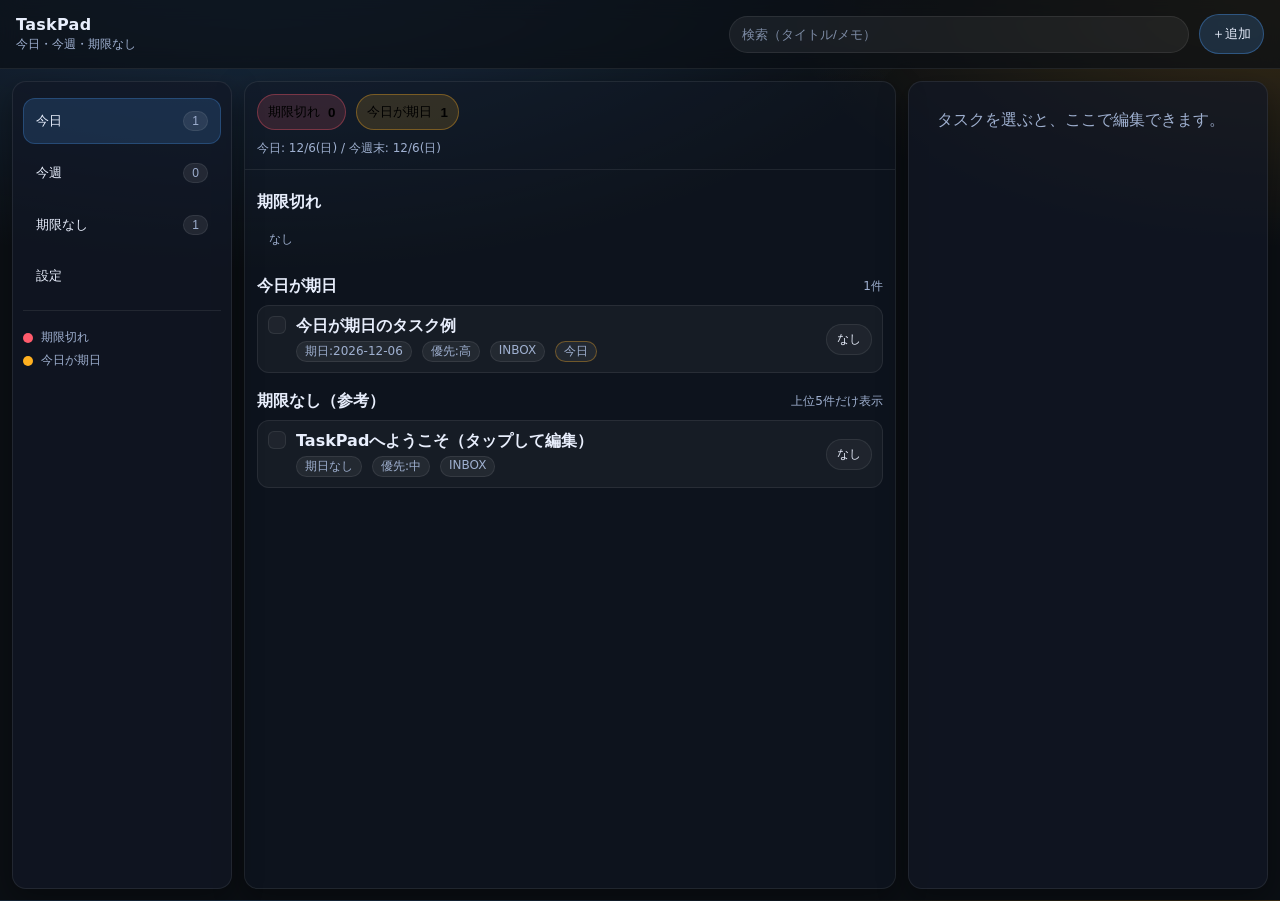
==== public/index.html @ 871392b6 "Add files via upload" ====
<!doctype html>
<html lang="ja">
<head>
  <meta charset="utf-8" />
  <meta name="viewport" content="width=device-width,initial-scale=1" />
  <title>TaskPad</title>
  <meta name="description" content="今日・今週・期限なしで整理できるタスクメモ" />
  <link rel="stylesheet" href="./styles.css" />
</head>
<body>
  <div id="app">
    <header class="topbar">
      <div class="brand">
        <div class="brand__title">TaskPad</div>
        <div class="brand__sub">今日・今週・期限なし</div>
      </div>

      <div class="topbar__actions">
        <input id="searchInput" class="search" placeholder="検索（タイトル/メモ）" />
        <button id="newBtn" class="btn btn--primary" type="button">＋追加</button>
      </div>
    </header>

    <div class="layout">
      <nav class="sidebar" aria-label="Views">
        <button class="navbtn" data-view="today">
          今日 <span class="badge" id="badgeToday">0</span>
        </button>
        <button class="navbtn" data-view="week">
          今週 <span class="badge" id="badgeWeek">0</span>
        </button>
        <button class="navbtn" data-view="nodate">
          期限なし <span class="badge" id="badgeNoDate">0</span>
        </button>
        <button class="navbtn" data-view="settings">
          設定
        </button>

        <div class="sidebar__hint">
          <div class="hintline"><span class="dot dot--red"></span>期限切れ</div>
          <div class="hintline"><span class="dot dot--amber"></span>今日が期日</div>
        </div>
      </nav>

      <main class="main">
        <section class="alerts" id="alerts"></section>
        <section class="list" id="list"></section>
      </main>

      <aside class="detail" id="detail" aria-label="Detail panel"></aside>
    </div>

    <!-- Mobile bottom nav -->
    <nav class="bottomnav" aria-label="Mobile tabs">
      <button class="tab" data-view="today">今日</button>
      <button class="tab" data-view="week">今週</button>
      <button class="tab tab--plus" id="plusTab" type="button">＋</button>
      <button class="tab" data-view="nodate">期限なし</button>
      <button class="tab" data-view="settings">設定</button>
    </nav>

    <!-- Mobile detail sheet -->
    <div class="sheet" id="sheet" hidden>
      <div class="sheet__backdrop" id="sheetBackdrop"></div>
      <div class="sheet__panel">
        <div class="sheet__handle"></div>
        <div class="sheet__content" id="sheetContent"></div>
      </div>
    </div>
  </div>

  <script src="./app.js"></script>
</body>
</html>
---- public/styles.css ----
/* TaskPad - minimal, responsive, vanilla CSS */
:root{
  --bg:#0b0f14;
  --panel:#121826;
  --panel2:#0f1522;
  --text:#e8eefc;
  --muted:#9fb0d0;
  --line:rgba(255,255,255,.08);
  --primary:#4ea1ff;
  --danger:#ff5b6c;
  --amber:#ffb020;
  --ok:#37d67a;

  --radius:14px;
  --shadow: 0 10px 30px rgba(0,0,0,.35);
  --font: ui-sans-serif, system-ui, -apple-system, "Segoe UI", Roboto, "Noto Sans JP", "Hiragino Sans", "Yu Gothic", sans-serif;
}

*{box-sizing:border-box}
html,body{height:100%}
body{
  margin:0;
  font-family:var(--font);
  color:var(--text);
  background: radial-gradient(1200px 600px at 20% -10%, rgba(78,161,255,.25), transparent 60%),
              radial-gradient(900px 450px at 100% 0%, rgba(255,176,32,.18), transparent 55%),
              var(--bg);
}

#app{min-height:100%; display:flex; flex-direction:column}

.topbar{
  position:sticky; top:0; z-index:20;
  display:flex; align-items:center; justify-content:space-between;
  padding:14px 16px;
  background: rgba(11,15,20,.7);
  backdrop-filter: blur(10px);
  border-bottom: 1px solid var(--line);
}
.brand__title{font-weight:800; letter-spacing:.3px}
.brand__sub{font-size:12px; color:var(--muted); margin-top:2px}

.topbar__actions{display:flex; gap:10px; align-items:center}
.search{
  width:min(38vw, 460px);
  background: rgba(255,255,255,.06);
  border: 1px solid var(--line);
  color: var(--text);
  padding:10px 12px;
  border-radius: 999px;
  outline:none;
}
.search::placeholder{color:rgba(159,176,208,.75)}

.btn{
  border:1px solid var(--line);
  background: rgba(255,255,255,.06);
  color: var(--text);
  padding:10px 12px;
  border-radius: 999px;
  cursor:pointer;
}
.btn:hover{filter:brightness(1.1)}
.btn--primary{
  border-color: rgba(78,161,255,.35);
  background: rgba(78,161,255,.18);
}
.btn--ghost{background:transparent}
.btn--danger{
  border-color: rgba(255,91,108,.35);
  background: rgba(255,91,108,.14);
}

.layout{
  flex:1;
  display:grid;
  grid-template-columns: 220px minmax(0,1fr) 360px;
  gap: 12px;
  padding: 12px;
}

.sidebar{
  border:1px solid var(--line);
  border-radius: var(--radius);
  background: rgba(18,24,38,.7);
  box-shadow: var(--shadow);
  padding: 10px;
  height: calc(100vh - 92px);
  position: sticky;
  top: 76px;
  overflow:auto;
}
.navbtn{
  width:100%;
  display:flex;
  align-items:center;
  justify-content:space-between;
  gap:10px;
  padding: 12px 12px;
  margin: 6px 0;
  border-radius: 12px;
  border: 1px solid transparent;
  background: transparent;
  color: var(--text);
  cursor:pointer;
  text-align:left;
}
.navbtn:hover{background: rgba(255,255,255,.05)}
.navbtn.is-active{
  background: rgba(78,161,255,.16);
  border-color: rgba(78,161,255,.25);
}
.badge{
  font-size:12px;
  padding: 2px 8px;
  border-radius: 999px;
  background: rgba(255,255,255,.08);
  border: 1px solid var(--line);
  color: var(--muted);
}
.sidebar__hint{
  margin-top: 12px;
  padding-top: 12px;
  border-top: 1px solid var(--line);
  color: var(--muted);
  font-size: 12px;
}
.hintline{display:flex; align-items:center; gap:8px; margin: 6px 0}
.dot{width:10px; height:10px; border-radius:999px; display:inline-block}
.dot--red{background: var(--danger)}
.dot--amber{background: var(--amber)}

.main{
  border:1px solid var(--line);
  border-radius: var(--radius);
  background: rgba(18,24,38,.55);
  box-shadow: var(--shadow);
  overflow:hidden;
}
.alerts{padding: 12px; border-bottom: 1px solid var(--line)}
.alertrow{display:flex; flex-wrap:wrap; gap:10px}
.pill{
  display:inline-flex; align-items:center; gap:8px;
  padding: 8px 10px;
  border-radius: 999px;
  border: 1px solid var(--line);
  background: rgba(255,255,255,.06);
  cursor:pointer;
}
.pill--danger{border-color: rgba(255,91,108,.35); background: rgba(255,91,108,.14)}
.pill--amber{border-color: rgba(255,176,32,.35); background: rgba(255,176,32,.14)}
.pill__count{font-weight:700}

.list{padding: 12px}
.section{margin: 10px 0 18px}
.section__head{
  display:flex; align-items:center; justify-content:space-between;
  margin-bottom: 8px;
}
.section__title{font-weight:800}
.section__meta{color: var(--muted); font-size:12px}

.item{
  display:grid;
  grid-template-columns: 18px minmax(0,1fr) auto;
  gap: 10px;
  padding: 10px 10px;
  border: 1px solid var(--line);
  border-radius: 12px;
  background: rgba(255,255,255,.04);
  margin: 8px 0;
  cursor:pointer;
}
.item:hover{filter:brightness(1.08)}
.item.is-done{opacity:.55}
.item__title{font-weight:700}
.item__sub{color: var(--muted); font-size:12px; margin-top:4px; display:flex; gap:10px; flex-wrap:wrap}
.tag{
  border:1px solid var(--line);
  background: rgba(255,255,255,.06);
  padding: 1px 8px;
  border-radius:999px;
}
.tag--danger{border-color: rgba(255,91,108,.35)}
.tag--amber{border-color: rgba(255,176,32,.35)}
.tag--ok{border-color: rgba(55,214,122,.35)}
.chk{
  width:18px; height:18px;
  border-radius:6px;
  border: 1px solid var(--line);
  background: rgba(255,255,255,.04);
}
.chk.is-on{background: rgba(55,214,122,.18); border-color: rgba(55,214,122,.35)}
.item__right{display:flex; gap:6px; align-items:center}

.smallbtn{
  padding: 6px 10px;
  border-radius: 999px;
  border: 1px solid var(--line);
  background: rgba(255,255,255,.04);
  color: var(--text);
  cursor:pointer;
  font-size: 12px;
}
.smallbtn:hover{filter:brightness(1.12)}

.detail{
  border:1px solid var(--line);
  border-radius: var(--radius);
  background: rgba(18,24,38,.7);
  box-shadow: var(--shadow);
  height: calc(100vh - 92px);
  position: sticky;
  top: 76px;
  overflow:auto;
  padding: 14px;
}
.detail__empty{color: var(--muted); padding: 14px}
.field{margin: 10px 0}
.label{font-size:12px; color: var(--muted); margin-bottom:6px}
.input, .select, .textarea{
  width:100%;
  border-radius: 12px;
  border: 1px solid var(--line);
  background: rgba(255,255,255,.05);
  color: var(--text);
  padding: 10px 12px;
  outline:none;
}
.textarea{min-height:120px; resize:vertical}
.row{display:flex; gap:10px}
.row > *{flex:1}
.actions{display:flex; flex-wrap:wrap; gap:8px; margin-top: 10px}
.sep{height:1px; background: var(--line); margin: 14px 0}

.bottomnav{
  display:none;
  position: sticky;
  bottom:0;
  z-index:30;
  border-top: 1px solid var(--line);
  background: rgba(11,15,20,.82);
  backdrop-filter: blur(10px);
  padding: 10px 10px calc(10px + env(safe-area-inset-bottom));
  gap: 10px;
}
.tab{
  flex:1;
  border:1px solid var(--line);
  background: rgba(255,255,255,.06);
  color: var(--text);
  border-radius: 14px;
  padding: 10px 0;
  cursor:pointer;
}
.tab.is-active{border-color: rgba(78,161,255,.35); background: rgba(78,161,255,.18)}
.tab--plus{font-weight:900}

.sheet[hidden]{display:none}
.sheet{
  position:fixed; inset:0;
  z-index:40;
}
.sheet__backdrop{
  position:absolute; inset:0;
  background: rgba(0,0,0,.55);
}
.sheet__panel{
  position:absolute; left:0; right:0; bottom:0;
  border-radius: 18px 18px 0 0;
  background: rgba(18,24,38,.96);
  border-top: 1px solid var(--line);
  box-shadow: var(--shadow);
  max-height: 85vh;
  overflow:auto;
}
.sheet__handle{
  width: 44px; height: 5px;
  background: rgba(255,255,255,.18);
  border-radius: 999px;
  margin: 10px auto 0;
}
.sheet__content{padding: 10px 14px 18px}

/* Responsive */
@media (max-width: 1020px){
  .layout{grid-template-columns: 220px minmax(0,1fr); }
  .detail{display:none;}
}
@media (max-width: 760px){
  .layout{grid-template-columns: 1fr; padding: 10px;}
  .sidebar{display:none;}
  .search{display:none;}
  .detail{display:none;}
  .bottomnav{display:flex;}
  .topbar{padding-bottom: 10px}
}
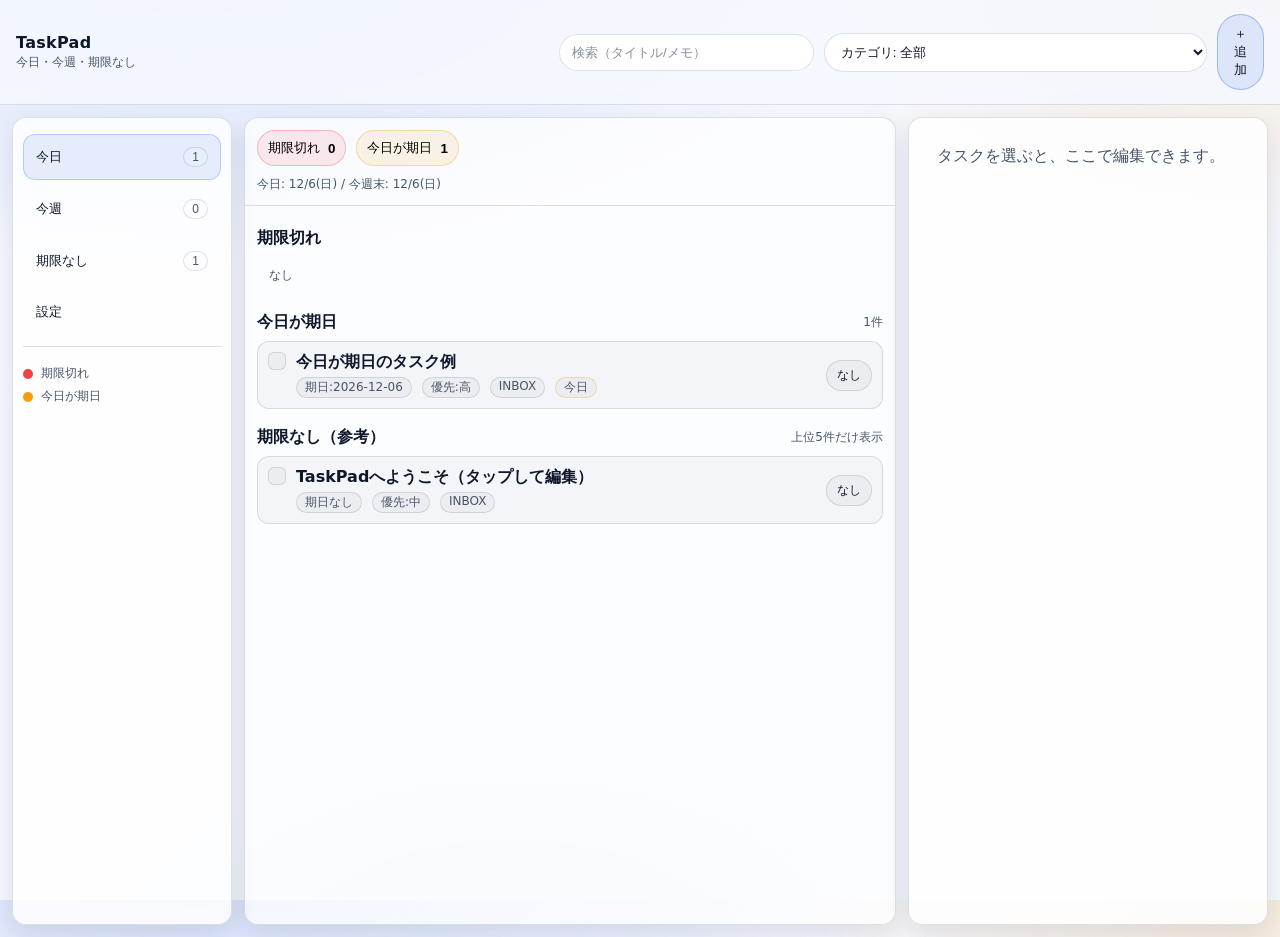
==== commit acfd785e: "Add files via upload" ====
--- a/public/index.html
+++ b/public/index.html
@@ -17,6 +17,7 @@
 
       <div class="topbar__actions">
         <input id="searchInput" class="search" placeholder="検索（タイトル/メモ）" />
+        <select id="categoryFilter" class="select select--inline" aria-label="カテゴリフィルター"></select>
         <button id="newBtn" class="btn btn--primary" type="button">＋追加</button>
       </div>
     </header>
--- a/public/styles.css
+++ b/public/styles.css
@@ -1,39 +1,39 @@
 /* TaskPad - minimal, responsive, vanilla CSS */
 :root{
-  --bg:#0b0f14;
-  --panel:#121826;
-  --panel2:#0f1522;
-  --text:#e8eefc;
-  --muted:#9fb0d0;
-  --line:rgba(255,255,255,.08);
-  --primary:#4ea1ff;
-  --danger:#ff5b6c;
-  --amber:#ffb020;
-  --ok:#37d67a;
+  --bg:#f6f8ff;
+  --panel:#ffffff;
+  --panel2:#f3f6ff;
+  --text:#0f172a;
+  --muted:#475569;
+  --line:rgba(15,23,42,.12);
+  --primary:#2563eb;
+  --danger:#ef4444;
+  --amber:#f59e0b;
+  --ok:#16a34a;
 
   --radius:14px;
-  --shadow: 0 10px 30px rgba(0,0,0,.35);
+  --shadow: 0 10px 26px rgba(15,23,42,.10);
   --font: ui-sans-serif, system-ui, -apple-system, "Segoe UI", Roboto, "Noto Sans JP", "Hiragino Sans", "Yu Gothic", sans-serif;
 }
-
 *{box-sizing:border-box}
 html,body{height:100%}
 body{
   margin:0;
   font-family:var(--font);
   color:var(--text);
-  background: radial-gradient(1200px 600px at 20% -10%, rgba(78,161,255,.25), transparent 60%),
-              radial-gradient(900px 450px at 100% 0%, rgba(255,176,32,.18), transparent 55%),
-              var(--bg);
-}
-
+  background:
+    radial-gradient(1200px 600px at 15% -10%, rgba(37,99,235,.18), transparent 60%),
+    radial-gradient(900px 450px at 100% 0%, rgba(245,158,11,.14), transparent 55%),
+    radial-gradient(700px 420px at 40% 110%, rgba(22,163,74,.10), transparent 60%),
+    var(--bg);
+}
 #app{min-height:100%; display:flex; flex-direction:column}
 
 .topbar{
   position:sticky; top:0; z-index:20;
   display:flex; align-items:center; justify-content:space-between;
   padding:14px 16px;
-  background: rgba(11,15,20,.7);
+  background: rgba(246,248,255,.85);
   backdrop-filter: blur(10px);
   border-bottom: 1px solid var(--line);
 }
@@ -43,18 +43,18 @@
 .topbar__actions{display:flex; gap:10px; align-items:center}
 .search{
   width:min(38vw, 460px);
-  background: rgba(255,255,255,.06);
+  background: rgba(255,255,255,.95);
   border: 1px solid var(--line);
   color: var(--text);
   padding:10px 12px;
   border-radius: 999px;
   outline:none;
 }
-.search::placeholder{color:rgba(159,176,208,.75)}
+.search::placeholder{color:rgba(71,85,105,.65)}
 
 .btn{
   border:1px solid var(--line);
-  background: rgba(255,255,255,.06);
+  background: rgba(15,23,42,.03);
   color: var(--text);
   padding:10px 12px;
   border-radius: 999px;
@@ -62,13 +62,13 @@
 }
 .btn:hover{filter:brightness(1.1)}
 .btn--primary{
-  border-color: rgba(78,161,255,.35);
-  background: rgba(78,161,255,.18);
+  border-color: rgba(37,99,235,.35);
+  background: rgba(37,99,235,.12);
 }
 .btn--ghost{background:transparent}
 .btn--danger{
-  border-color: rgba(255,91,108,.35);
-  background: rgba(255,91,108,.14);
+  border-color: rgba(239,68,68,.30);
+  background: rgba(239,68,68,.10);
 }
 
 .layout{
@@ -82,7 +82,7 @@
 .sidebar{
   border:1px solid var(--line);
   border-radius: var(--radius);
-  background: rgba(18,24,38,.7);
+  background: rgba(255,255,255,.82);
   box-shadow: var(--shadow);
   padding: 10px;
   height: calc(100vh - 92px);
@@ -107,8 +107,8 @@
 }
 .navbtn:hover{background: rgba(255,255,255,.05)}
 .navbtn.is-active{
-  background: rgba(78,161,255,.16);
-  border-color: rgba(78,161,255,.25);
+  background: rgba(37,99,235,.10);
+  border-color: rgba(37,99,235,.25);
 }
 .badge{
   font-size:12px;
@@ -133,7 +133,7 @@
 .main{
   border:1px solid var(--line);
   border-radius: var(--radius);
-  background: rgba(18,24,38,.55);
+  background: rgba(255,255,255,.70);
   box-shadow: var(--shadow);
   overflow:hidden;
 }
@@ -144,11 +144,11 @@
   padding: 8px 10px;
   border-radius: 999px;
   border: 1px solid var(--line);
-  background: rgba(255,255,255,.06);
-  cursor:pointer;
-}
-.pill--danger{border-color: rgba(255,91,108,.35); background: rgba(255,91,108,.14)}
-.pill--amber{border-color: rgba(255,176,32,.35); background: rgba(255,176,32,.14)}
+  background: rgba(15,23,42,.03);
+  cursor:pointer;
+}
+.pill--danger{border-color: rgba(239,68,68,.30); background: rgba(239,68,68,.10)}
+.pill--amber{border-color: rgba(245,158,11,.30); background: rgba(245,158,11,.10)}
 .pill__count{font-weight:700}
 
 .list{padding: 12px}
@@ -167,7 +167,7 @@
   padding: 10px 10px;
   border: 1px solid var(--line);
   border-radius: 12px;
-  background: rgba(255,255,255,.04);
+  background: rgba(15,23,42,.03);
   margin: 8px 0;
   cursor:pointer;
 }
@@ -177,27 +177,27 @@
 .item__sub{color: var(--muted); font-size:12px; margin-top:4px; display:flex; gap:10px; flex-wrap:wrap}
 .tag{
   border:1px solid var(--line);
-  background: rgba(255,255,255,.06);
+  background: rgba(15,23,42,.03);
   padding: 1px 8px;
   border-radius:999px;
 }
-.tag--danger{border-color: rgba(255,91,108,.35)}
-.tag--amber{border-color: rgba(255,176,32,.35)}
+.tag--danger{border-color: rgba(239,68,68,.30)}
+.tag--amber{border-color: rgba(245,158,11,.30)}
 .tag--ok{border-color: rgba(55,214,122,.35)}
 .chk{
   width:18px; height:18px;
   border-radius:6px;
   border: 1px solid var(--line);
-  background: rgba(255,255,255,.04);
-}
-.chk.is-on{background: rgba(55,214,122,.18); border-color: rgba(55,214,122,.35)}
+  background: rgba(15,23,42,.03);
+}
+.chk.is-on{background: rgba(22,163,74,.14); border-color: rgba(22,163,74,.30)}
 .item__right{display:flex; gap:6px; align-items:center}
 
 .smallbtn{
   padding: 6px 10px;
   border-radius: 999px;
   border: 1px solid var(--line);
-  background: rgba(255,255,255,.04);
+  background: rgba(15,23,42,.03);
   color: var(--text);
   cursor:pointer;
   font-size: 12px;
@@ -207,7 +207,7 @@
 .detail{
   border:1px solid var(--line);
   border-radius: var(--radius);
-  background: rgba(18,24,38,.7);
+  background: rgba(255,255,255,.82);
   box-shadow: var(--shadow);
   height: calc(100vh - 92px);
   position: sticky;
@@ -222,7 +222,7 @@
   width:100%;
   border-radius: 12px;
   border: 1px solid var(--line);
-  background: rgba(255,255,255,.05);
+  background: rgba(255,255,255,.90);
   color: var(--text);
   padding: 10px 12px;
   outline:none;
@@ -239,7 +239,7 @@
   bottom:0;
   z-index:30;
   border-top: 1px solid var(--line);
-  background: rgba(11,15,20,.82);
+  background: rgba(246,248,255,.90);
   backdrop-filter: blur(10px);
   padding: 10px 10px calc(10px + env(safe-area-inset-bottom));
   gap: 10px;
@@ -247,13 +247,13 @@
 .tab{
   flex:1;
   border:1px solid var(--line);
-  background: rgba(255,255,255,.06);
+  background: rgba(15,23,42,.03);
   color: var(--text);
   border-radius: 14px;
   padding: 10px 0;
   cursor:pointer;
 }
-.tab.is-active{border-color: rgba(78,161,255,.35); background: rgba(78,161,255,.18)}
+.tab.is-active{border-color: rgba(37,99,235,.35); background: rgba(37,99,235,.12)}
 .tab--plus{font-weight:900}
 
 .sheet[hidden]{display:none}
@@ -268,7 +268,7 @@
 .sheet__panel{
   position:absolute; left:0; right:0; bottom:0;
   border-radius: 18px 18px 0 0;
-  background: rgba(18,24,38,.96);
+  background: rgba(255,255,255,.96);
   border-top: 1px solid var(--line);
   box-shadow: var(--shadow);
   max-height: 85vh;
@@ -295,3 +295,53 @@
   .bottomnav{display:flex;}
   .topbar{padding-bottom: 10px}
 }
+
+
+.radio{
+  display:flex;
+  align-items:center;
+  gap:8px;
+  padding: 8px 10px;
+  border: 1px solid var(--line);
+  background: rgba(255,255,255,.90);
+  border-radius: 999px;
+  cursor:pointer;
+  user-select:none;
+  color: var(--text);
+  font-size: 13px;
+}
+.radio input{ accent-color: var(--primary); }
+
+
+.select--inline{
+  padding: 10px 12px;
+  border-radius: 999px;
+  background: rgba(255,255,255,.95);
+  min-width: 160px;
+}
+@media (max-width: 760px){
+  .select--inline{ display:none; }
+}
+
+.chip{
+  display:inline-flex;
+  align-items:center;
+  gap:8px;
+  padding: 6px 10px;
+  border: 1px solid var(--line);
+  background: rgba(15,23,42,.03);
+  border-radius: 999px;
+  color: var(--text);
+  font-size: 13px;
+}
+.chip button{
+  border: none;
+  background: transparent;
+  cursor: pointer;
+  font-weight: 900;
+  color: var(--muted);
+}
+.smallbtn--icon{
+  width: 34px;
+  justify-content:center;
+}
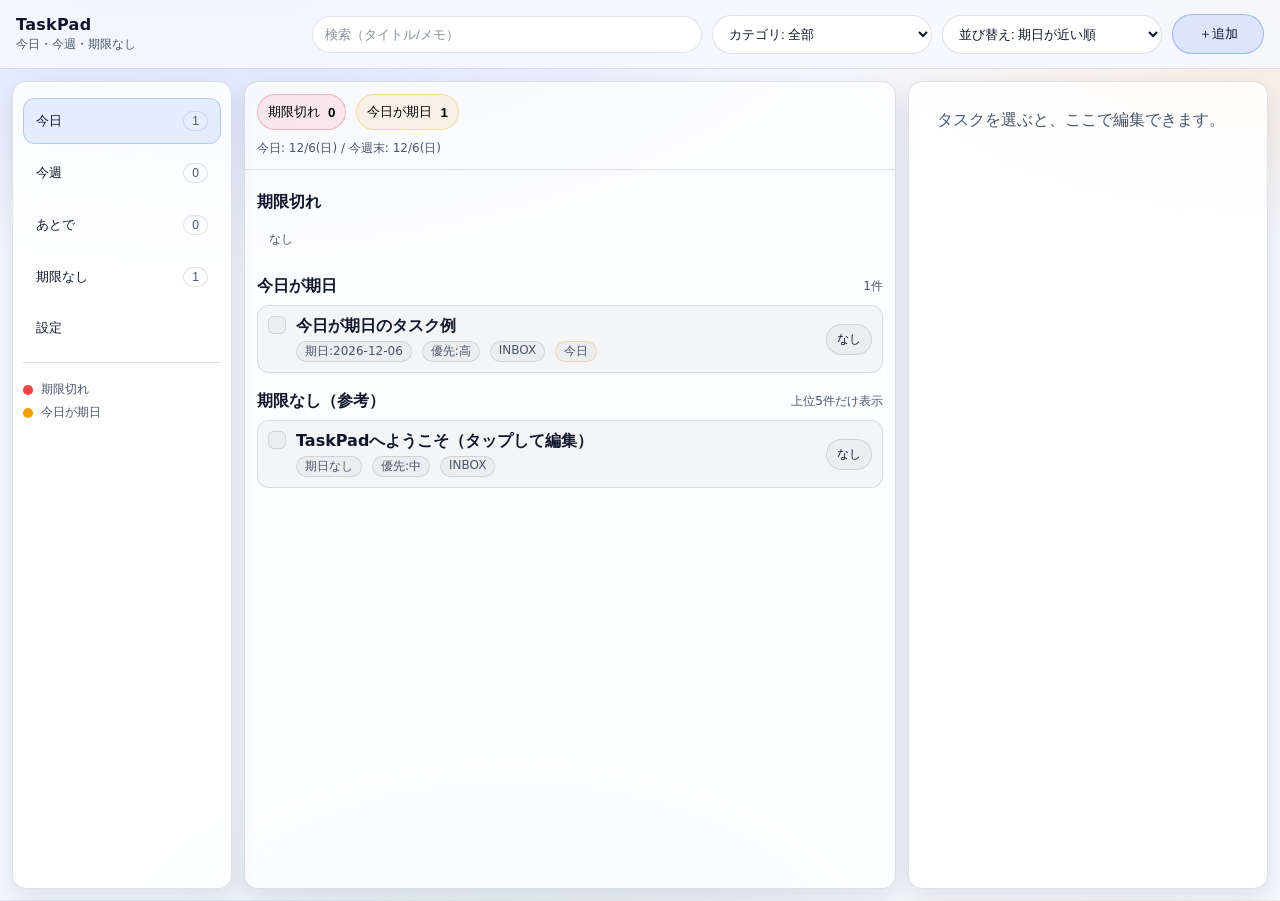
==== commit 7f24b56f: "Add files via upload" ====
--- a/public/index.html
+++ b/public/index.html
@@ -18,6 +18,7 @@
       <div class="topbar__actions">
         <input id="searchInput" class="search" placeholder="検索（タイトル/メモ）" />
         <select id="categoryFilter" class="select select--inline" aria-label="カテゴリフィルター"></select>
+        <select id="sortSelect" class="select select--inline select--sort" aria-label="並び替え"></select>
         <button id="newBtn" class="btn btn--primary" type="button">＋追加</button>
       </div>
     </header>
@@ -29,6 +30,9 @@
         </button>
         <button class="navbtn" data-view="week">
           今週 <span class="badge" id="badgeWeek">0</span>
+        </button>
+        <button class="navbtn" data-view="later">
+          あとで <span class="badge" id="badgeLater">0</span>
         </button>
         <button class="navbtn" data-view="nodate">
           期限なし <span class="badge" id="badgeNoDate">0</span>
@@ -55,6 +59,7 @@
     <nav class="bottomnav" aria-label="Mobile tabs">
       <button class="tab" data-view="today">今日</button>
       <button class="tab" data-view="week">今週</button>
+      <button class="tab" data-view="later">あとで</button>
       <button class="tab tab--plus" id="plusTab" type="button">＋</button>
       <button class="tab" data-view="nodate">期限なし</button>
       <button class="tab" data-view="settings">設定</button>
--- a/public/styles.css
+++ b/public/styles.css
@@ -40,9 +40,11 @@
 .brand__title{font-weight:800; letter-spacing:.3px}
 .brand__sub{font-size:12px; color:var(--muted); margin-top:2px}
 
-.topbar__actions{display:flex; gap:10px; align-items:center}
+.topbar__actions{display:flex; gap:10px; align-items:center; flex-wrap:nowrap; min-width:0}
 .search{
   width:min(38vw, 460px);
+  flex: 1 1 240px;
+  min-width: 160px;
   background: rgba(255,255,255,.95);
   border: 1px solid var(--line);
   color: var(--text);
@@ -53,12 +55,16 @@
 .search::placeholder{color:rgba(71,85,105,.65)}
 
 .btn{
+  display:inline-flex;
+  align-items:center;
+  justify-content:center;
   border:1px solid var(--line);
   background: rgba(15,23,42,.03);
   color: var(--text);
   padding:10px 12px;
   border-radius: 999px;
   cursor:pointer;
+  white-space: nowrap;
 }
 .btn:hover{filter:brightness(1.1)}
 .btn--primary{
@@ -243,6 +249,8 @@
   backdrop-filter: blur(10px);
   padding: 10px 10px calc(10px + env(safe-area-inset-bottom));
   gap: 10px;
+  overflow-x: auto;
+  -webkit-overflow-scrolling: touch;
 }
 .tab{
   flex:1;
@@ -318,7 +326,9 @@
   border-radius: 999px;
   background: rgba(255,255,255,.95);
   min-width: 160px;
-}
+  flex: 0 1 220px;
+}
+.select--sort{ min-width: 160px; }
 @media (max-width: 760px){
   .select--inline{ display:none; }
 }
@@ -345,3 +355,7 @@
   width: 34px;
   justify-content:center;
 }
+
+#newBtn{min-width:92px;}
+
+.bottomnav .tab{flex:0 0 auto; min-width:86px}
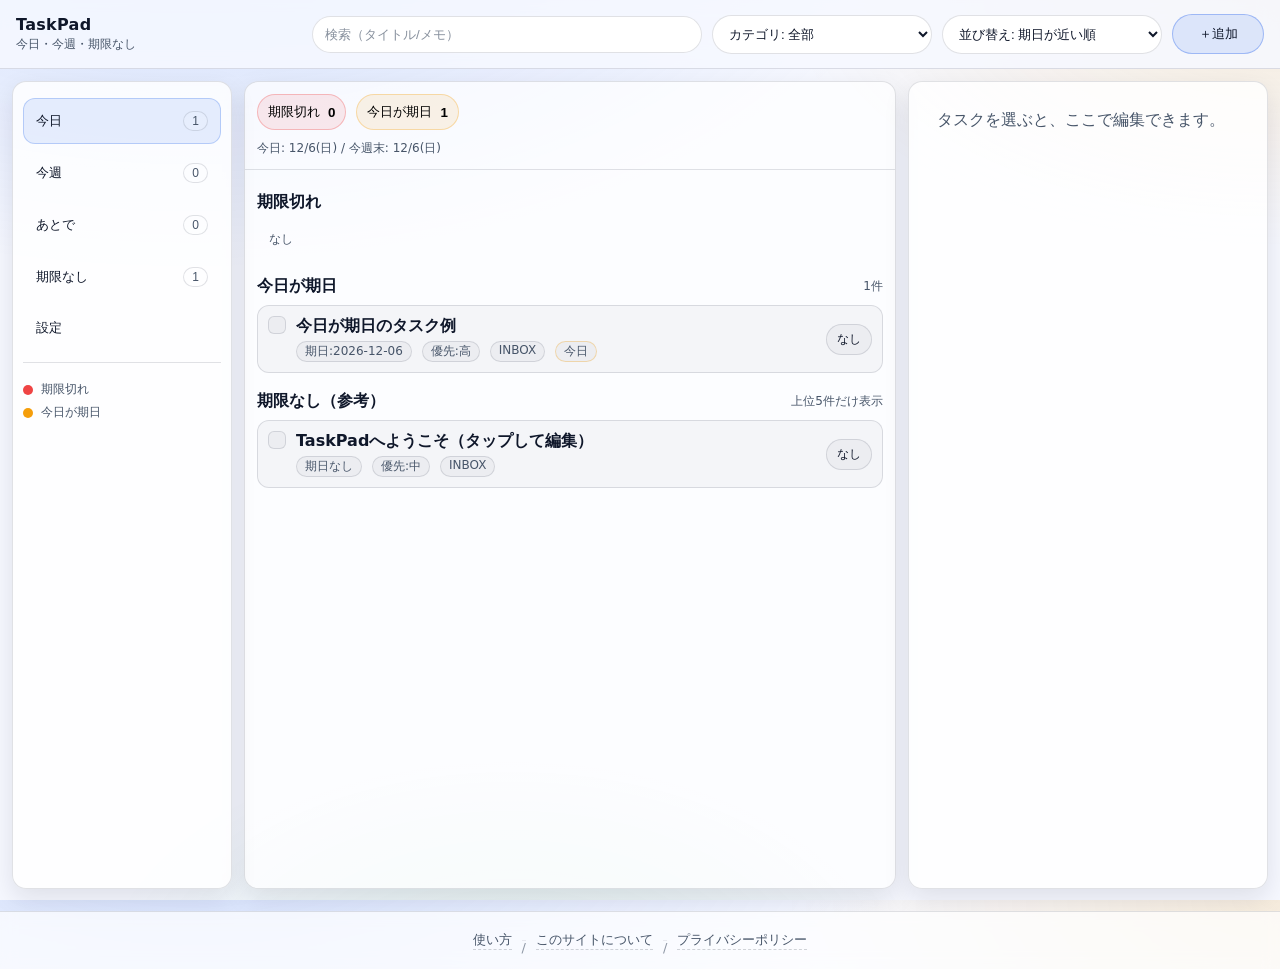
==== commit 454e6b12: "Add files via upload" ====
--- a/public/index.html
+++ b/public/index.html
@@ -76,5 +76,16 @@
   </div>
 
   <script src="./app.js"></script>
+
+  <footer class="sitefooter">
+    <div class="sitefooter__inner">
+      <a href="./help.html">使い方</a>
+      <span class="sep">/</span>
+      <a href="./about.html">このサイトについて</a>
+      <span class="sep">/</span>
+      <a href="./privacy.html">プライバシーポリシー</a>
+    </div>
+  </footer>
+
 </body>
 </html>
--- a/public/styles.css
+++ b/public/styles.css
@@ -359,3 +359,54 @@
 #newBtn{min-width:92px;}
 
 .bottomnav .tab{flex:0 0 auto; min-width:86px}
+
+
+.sitefooter{
+  border-top: 1px solid var(--line);
+  background: rgba(255,255,255,.70);
+  backdrop-filter: blur(8px);
+  padding: 14px 12px;
+  margin-top: 10px;
+}
+.sitefooter__inner{
+  max-width: 1100px;
+  margin: 0 auto;
+  display:flex;
+  justify-content:center;
+  align-items:center;
+  gap: 10px;
+  flex-wrap: wrap;
+  font-size: 13px;
+  color: var(--muted);
+}
+.sitefooter a{
+  color: var(--muted);
+  text-decoration: none;
+  border-bottom: 1px dashed rgba(15,23,42,.18);
+}
+.sitefooter a:hover{ color: var(--text); border-bottom-color: rgba(15,23,42,.35); }
+.sitefooter .sep{ opacity: .6; }
+
+
+.prose{
+  color: var(--text);
+  line-height: 1.7;
+  font-size: 15px;
+}
+.prose h2{
+  margin: 18px 0 8px;
+  font-size: 18px;
+}
+.prose h3{
+  margin: 14px 0 6px;
+  font-size: 16px;
+}
+.prose ul{ padding-left: 1.2em; }
+.prose li{ margin: 6px 0; }
+.prose code{
+  background: rgba(15,23,42,.05);
+  padding: 2px 6px;
+  border-radius: 8px;
+  border: 1px solid var(--line);
+  font-size: 0.95em;
+}
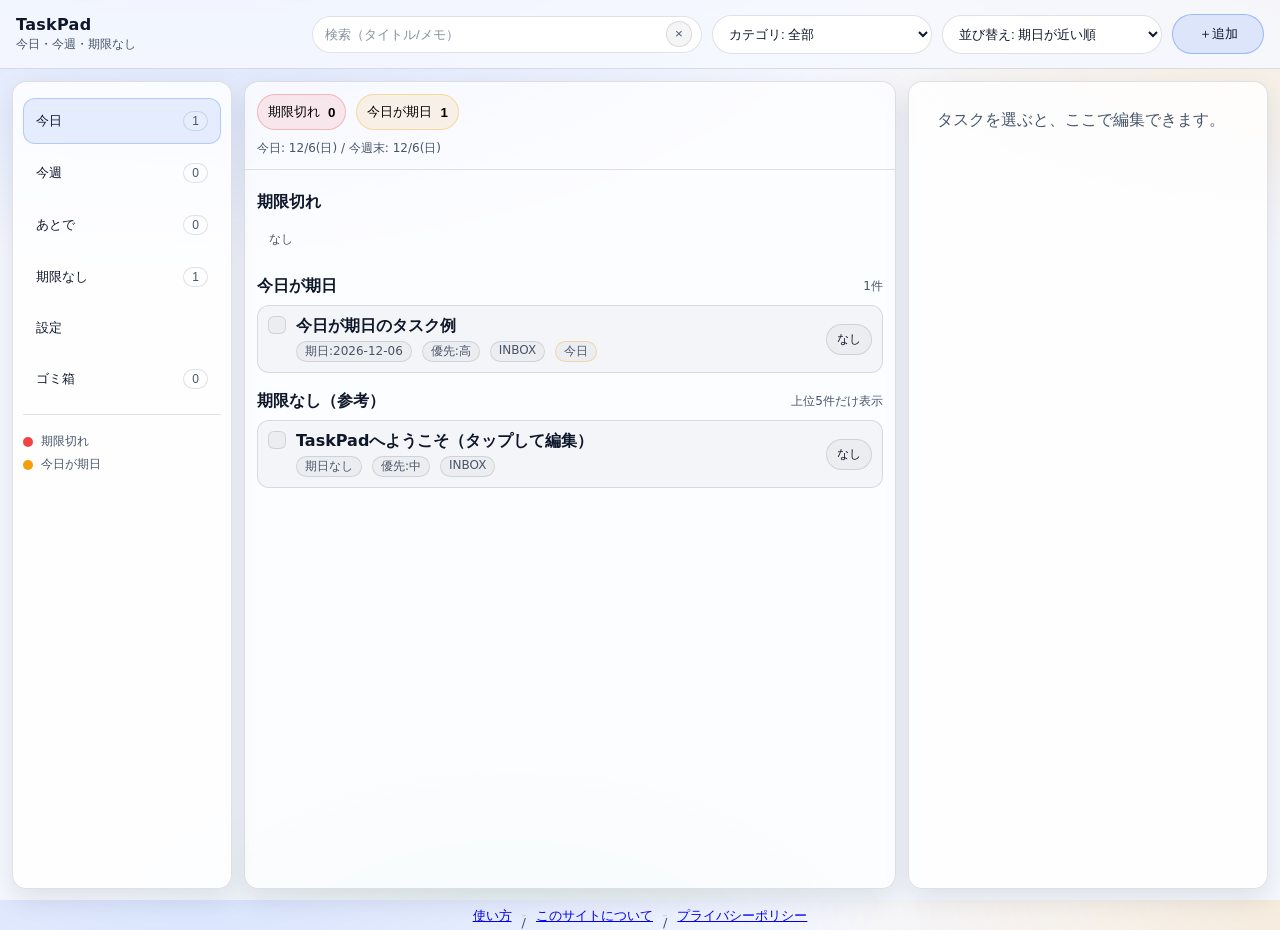
==== commit 3cc03072: "Add files via upload" ====
--- a/public/index.html
+++ b/public/index.html
@@ -16,7 +16,10 @@
       </div>
 
       <div class="topbar__actions">
-        <input id="searchInput" class="search" placeholder="検索（タイトル/メモ）" />
+        <div class="searchwrap">
+          <input id="searchInput" class="search" placeholder="検索（タイトル/メモ）" />
+          <button id="searchClear" class="searchclear" type="button" aria-label="検索をクリア" hidden>×</button>
+        </div>
         <select id="categoryFilter" class="select select--inline" aria-label="カテゴリフィルター"></select>
         <select id="sortSelect" class="select select--inline select--sort" aria-label="並び替え"></select>
         <button id="newBtn" class="btn btn--primary" type="button">＋追加</button>
@@ -41,6 +44,11 @@
           設定
         </button>
 
+        <button class="navbtn" data-view="trash">
+          ゴミ箱 <span class="badge" id="badgeTrash">0</span>
+        </button>
+
+
         <div class="sidebar__hint">
           <div class="hintline"><span class="dot dot--red"></span>期限切れ</div>
           <div class="hintline"><span class="dot dot--amber"></span>今日が期日</div>
@@ -63,6 +71,7 @@
       <button class="tab tab--plus" id="plusTab" type="button">＋</button>
       <button class="tab" data-view="nodate">期限なし</button>
       <button class="tab" data-view="settings">設定</button>
+          <button class="tab" data-view="trash">ゴミ箱</button>
     </nav>
 
     <!-- Mobile detail sheet -->
@@ -73,9 +82,11 @@
         <div class="sheet__content" id="sheetContent"></div>
       </div>
     </div>
+
+    <div id="toast" class="toast" hidden></div>
   </div>
 
-  <script src="./app.js"></script>
+  <script src="./app.js"></script
 
   <footer class="sitefooter">
     <div class="sitefooter__inner">
--- a/public/styles.css
+++ b/public/styles.css
@@ -41,18 +41,41 @@
 .brand__sub{font-size:12px; color:var(--muted); margin-top:2px}
 
 .topbar__actions{display:flex; gap:10px; align-items:center; flex-wrap:nowrap; min-width:0}
-.search{
-  width:min(38vw, 460px);
+.searchwrap{
+  position: relative;
+  width: min(38vw, 460px);
   flex: 1 1 240px;
   min-width: 160px;
+}
+.search{
+  width: 100%;
   background: rgba(255,255,255,.95);
   border: 1px solid var(--line);
   color: var(--text);
   padding:10px 12px;
+  padding-right: 38px;
   border-radius: 999px;
   outline:none;
 }
 .search::placeholder{color:rgba(71,85,105,.65)}
+.searchclear{
+  position:absolute;
+  right: 10px;
+  top: 50%;
+  transform: translateY(-50%);
+  width: 26px;
+  height: 26px;
+  border-radius: 999px;
+  border: 1px solid var(--line);
+  background: rgba(15,23,42,.04);
+  color: var(--muted);
+  cursor: pointer;
+  line-height: 1;
+  display:flex;
+  align-items:center;
+  justify-content:center;
+}
+.searchclear:hover{filter:brightness(1.1)}
 
 .btn{
   display:inline-flex;
@@ -197,6 +220,7 @@
   background: rgba(15,23,42,.03);
 }
 .chk.is-on{background: rgba(22,163,74,.14); border-color: rgba(22,163,74,.30)}
+.chk--trash{background: rgba(15,23,42,.06); border-color: rgba(15,23,42,.14)}
 .item__right{display:flex; gap:6px; align-items:center}
 
 .smallbtn{
@@ -209,6 +233,10 @@
   font-size: 12px;
 }
 .smallbtn:hover{filter:brightness(1.12)}
+.smallbtn--danger{
+  border-color: rgba(239,68,68,.30);
+  background: rgba(239,68,68,.10);
+}
 
 .detail{
   border:1px solid var(--line);
@@ -290,6 +318,48 @@
 }
 .sheet__content{padding: 10px 14px 18px}
 
+.toast[hidden]{display:none}
+.toast{
+  position: fixed;
+  left: 50%;
+  bottom: 18px;
+  transform: translateX(-50%);
+  z-index: 60;
+  display:flex;
+  align-items:center;
+  gap:10px;
+  padding: 10px 12px;
+  border-radius: 999px;
+  border: 1px solid rgba(255,255,255,.14);
+  background: rgba(15,23,42,.88);
+  color: rgba(255,255,255,.95);
+  box-shadow: var(--shadow);
+  max-width: min(92vw, 720px);
+}
+.toast__msg{font-size: 13px; white-space: nowrap; overflow:hidden; text-overflow: ellipsis;}
+.toast__btn{
+  border: 1px solid rgba(255,255,255,.18);
+  background: rgba(255,255,255,.10);
+  color: rgba(255,255,255,.95);
+  padding: 6px 10px;
+  border-radius: 999px;
+  cursor:pointer;
+  font-size: 12px;
+}
+.toast__btn:hover{filter:brightness(1.12)}
+.toast__close{
+  border:none;
+  background: transparent;
+  color: rgba(255,255,255,.9);
+  cursor:pointer;
+  font-size: 16px;
+  line-height: 1;
+  padding: 2px 6px;
+}
+@media (max-width: 760px){
+  .toast{ bottom: 92px; }
+}
+
 /* Responsive */
 @media (max-width: 1020px){
   .layout{grid-template-columns: 220px minmax(0,1fr); }
@@ -298,7 +368,7 @@
 @media (max-width: 760px){
   .layout{grid-template-columns: 1fr; padding: 10px;}
   .sidebar{display:none;}
-  .search{display:none;}
+  .searchwrap{display:none;}
   .detail{display:none;}
   .bottomnav{display:flex;}
   .topbar{padding-bottom: 10px}
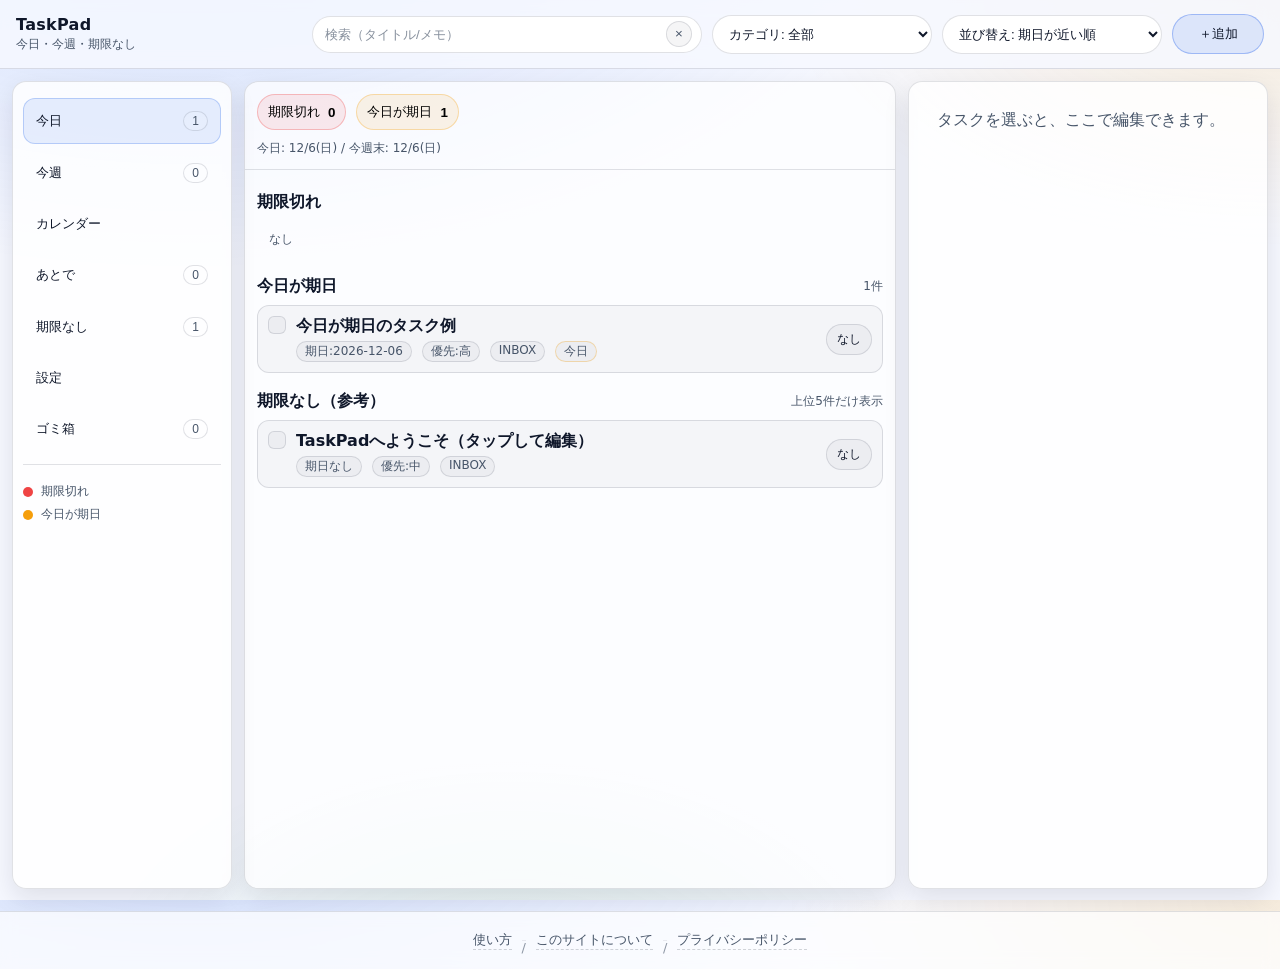
==== commit d54fee6d: "Add files via upload" ====
--- a/public/index.html
+++ b/public/index.html
@@ -34,6 +34,9 @@
         <button class="navbtn" data-view="week">
           今週 <span class="badge" id="badgeWeek">0</span>
         </button>
+        <button class="navbtn" data-view="calendar">
+          カレンダー
+        </button>
         <button class="navbtn" data-view="later">
           あとで <span class="badge" id="badgeLater">0</span>
         </button>
@@ -67,11 +70,12 @@
     <nav class="bottomnav" aria-label="Mobile tabs">
       <button class="tab" data-view="today">今日</button>
       <button class="tab" data-view="week">今週</button>
+      <button class="tab" data-view="calendar">カレンダー</button>
       <button class="tab" data-view="later">あとで</button>
       <button class="tab tab--plus" id="plusTab" type="button">＋</button>
       <button class="tab" data-view="nodate">期限なし</button>
       <button class="tab" data-view="settings">設定</button>
-          <button class="tab" data-view="trash">ゴミ箱</button>
+      <button class="tab" data-view="trash">ゴミ箱</button>
     </nav>
 
     <!-- Mobile detail sheet -->
@@ -86,7 +90,7 @@
     <div id="toast" class="toast" hidden></div>
   </div>
 
-  <script src="./app.js"></script
+  <script src="./app.js"></script>
 
   <footer class="sitefooter">
     <div class="sitefooter__inner">
--- a/public/styles.css
+++ b/public/styles.css
@@ -426,6 +426,131 @@
   justify-content:center;
 }
 
+/* Calendar */
+.cal{
+  border: 1px solid var(--line);
+  border-radius: var(--radius);
+  background: rgba(255,255,255,.82);
+  box-shadow: var(--shadow);
+  padding: 12px;
+}
+.cal__head{
+  display:flex;
+  align-items:center;
+  justify-content:space-between;
+  gap: 10px;
+  flex-wrap: wrap;
+  margin-bottom: 10px;
+}
+.cal__title{
+  font-weight: 900;
+  font-size: 16px;
+}
+.cal__nav{
+  display:flex;
+  align-items:center;
+  gap: 8px;
+  flex-wrap: wrap;
+}
+.cal__hint{
+  color: var(--muted);
+  font-size: 12px;
+}
+
+.cal__dow{
+  display:grid;
+  grid-template-columns: repeat(7, minmax(0, 1fr));
+  gap: 8px;
+  margin: 10px 0 8px;
+}
+.cal__dow div{
+  text-align:center;
+  font-size: 12px;
+  color: var(--muted);
+}
+.cal__grid{
+  display:grid;
+  grid-template-columns: repeat(7, minmax(0, 1fr));
+  gap: 8px;
+}
+.calcell{
+  border: 1px solid var(--line);
+  border-radius: 14px;
+  background: rgba(15,23,42,.02);
+  min-height: 104px;
+  padding: 8px;
+  display:flex;
+  flex-direction:column;
+  gap: 6px;
+  cursor:pointer;
+  transition: filter .12s ease, border-color .12s ease, background .12s ease;
+}
+.calcell:hover{ filter: brightness(1.02); }
+.calcell.is-other{ opacity: .55; }
+.calcell.is-today{ border-color: rgba(37,99,235,.42); background: rgba(37,99,235,.06); }
+.calcell.is-selected{ border-color: rgba(37,99,235,.65); background: rgba(37,99,235,.12); }
+.calcell.is-overdue{ border-color: rgba(239,68,68,.45); }
+.calcell.is-drop{ outline: 2px solid rgba(37,99,235,.35); outline-offset: 2px; }
+
+.calcell__top{
+  display:flex;
+  align-items:center;
+  justify-content:space-between;
+  gap: 8px;
+}
+.calcell__day{
+  font-weight: 900;
+  font-size: 13px;
+}
+.calcell__count{
+  font-size: 12px;
+  color: var(--muted);
+  border: 1px solid var(--line);
+  padding: 2px 8px;
+  border-radius: 999px;
+  background: rgba(255,255,255,.75);
+}
+.calcell__chips{
+  display:flex;
+  flex-direction:column;
+  gap: 6px;
+}
+.calchip{
+  display:flex;
+  align-items:center;
+  gap: 6px;
+  padding: 6px 8px;
+  border-radius: 12px;
+  border: 1px solid rgba(15,23,42,.10);
+  background: rgba(255,255,255,.75);
+  font-size: 12px;
+  color: var(--text);
+  user-select:none;
+}
+.calchip:hover{ filter: brightness(1.02); }
+.calchip__dot{ width: 7px; height: 7px; border-radius: 999px; background: rgba(37,99,235,.55); }
+.calchip__dot.is-danger{ background: rgba(239,68,68,.7); }
+.calchip__dot.is-amber{ background: rgba(245,158,11,.75); }
+.calchip__title{ white-space: nowrap; overflow:hidden; text-overflow: ellipsis; }
+
+.calday{
+  margin-top: 12px;
+}
+.calday__head{
+  display:flex;
+  align-items:center;
+  justify-content:space-between;
+  gap: 10px;
+  flex-wrap: wrap;
+  margin: 10px 0;
+}
+.calday__title{ font-weight: 900; }
+
+@media (max-width: 760px){
+  .calcell{ min-height: 92px; padding: 7px; }
+  .calchip{ padding: 5px 7px; }
+}
+
 #newBtn{min-width:92px;}
 
 .bottomnav .tab{flex:0 0 auto; min-width:86px}
